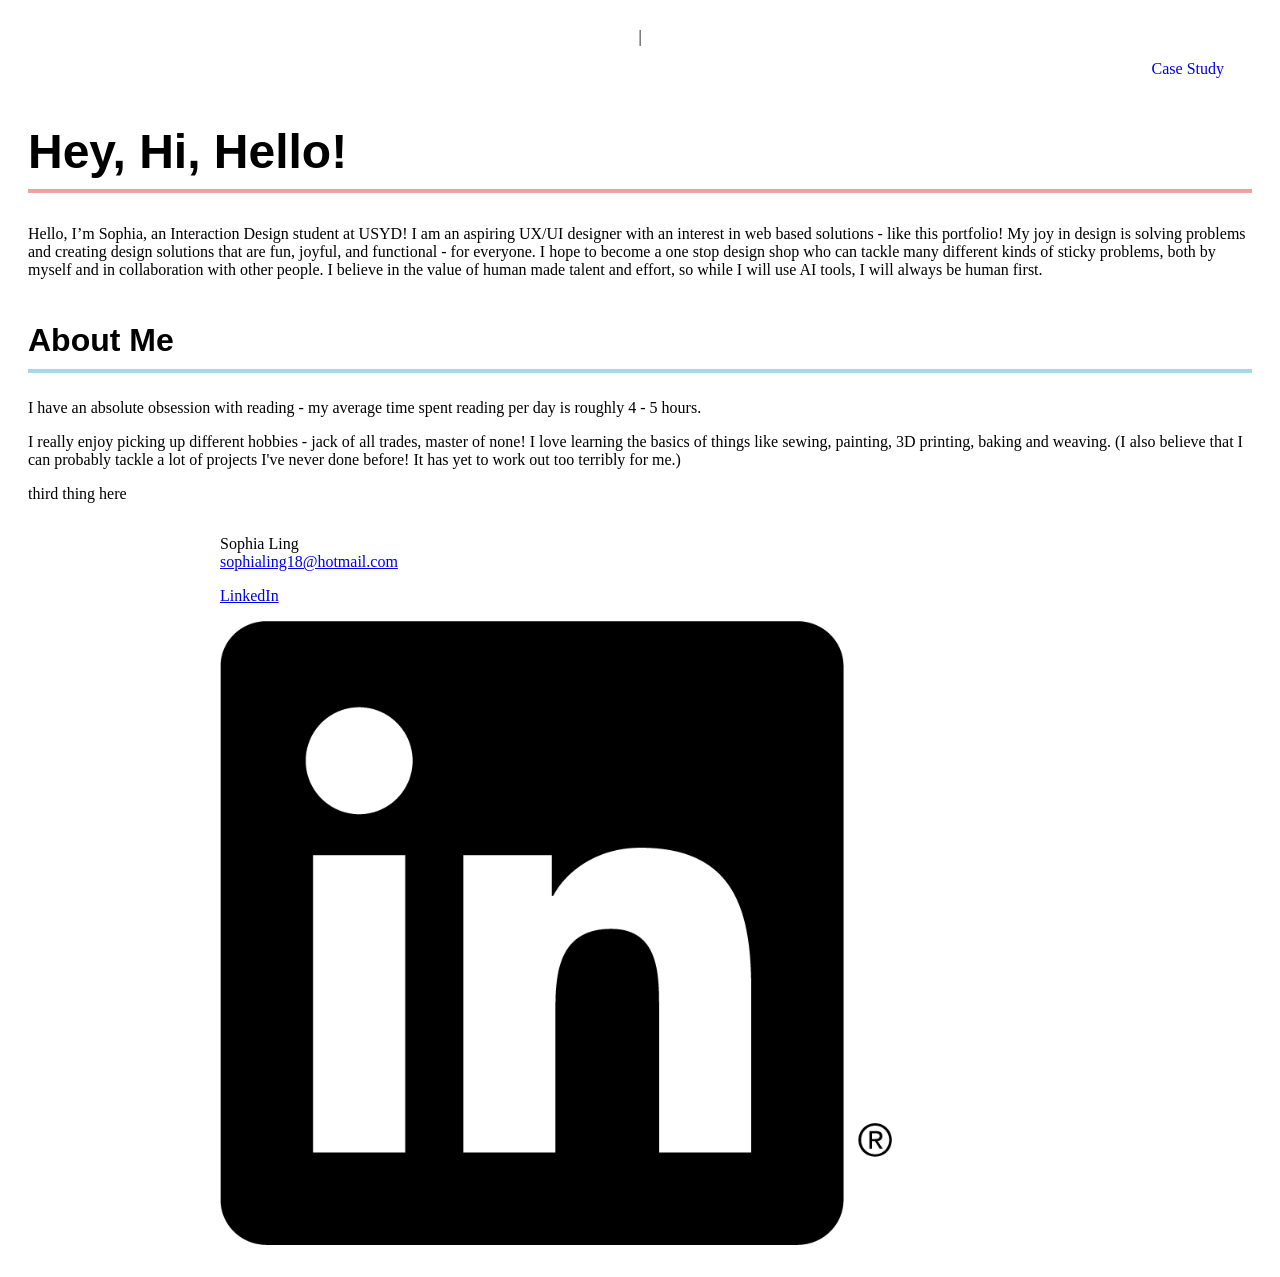
==== index.html @ a0da3ea7 "Giant Push Most of the content and styling - published now to test on full screen computer instead o" ====
<!DOCTYPE html>

|<head>
<link rel="stylesheet" href="style.css">
<style>
@import url('https://fonts.googleapis.com/css2?family=Fredoka:wght@300..700&family=Nunito:ital,wght@0,200..1000;1,200..1000&display=swap');
</style>

</head>

<body>

<div class="navigation">
    <ul>
        <li> <a href="case_study.html">Case Study</a></li>

    </ul>


</div>

<div class="hero-head">

    <h1> Hey, Hi, Hello!</h1>
    <p class="header-text">
        Hello, I’m Sophia, an Interaction Design student at USYD! I am an aspiring UX/UI designer with an interest in web based solutions - like this portfolio!
        My joy in design is solving problems and creating design solutions that are fun, joyful, and functional - for everyone.
        I hope to become a one stop design shop who can tackle many different kinds of sticky problems,
        both by myself and in collaboration with other people. I believe in the value of human made talent and effort, 
        so while I will use AI tools, I will always be human first. 
</p>

</div>

<div class="about-me">
    <h2> About Me</h2>
    <p class="main-text">
        I have an absolute obsession with reading - my average time spent reading per day is roughly 4 - 5 hours.
    </p>
    <p class="main-text">
        I really enjoy picking up different hobbies - jack of all trades, master of none! I love learning the basics of things like sewing,
        painting, 3D printing, baking and weaving. (I also believe that I can probably tackle a lot of projects I've never done before! It
        has yet to work out too terribly for me.)
    </p>
    <p>third thing here </p>
</div>

<footer class="contact">
    <p>Sophia Ling <br>
        <a href="mailto:sophialing18@hotmail.com">sophialing18@hotmail.com</a>
    </p>

        <div class="linkedin">
    <p> <a href="https://www.linkedin.com/in/sophia-ling-a378103b4/">LinkedIn</a></p>
    <img src="img\InBug-Black.png" alt="linkedin logo">
    </div>
</footer>

</body>
---- style.css ----
.navigation ul {
    list-style: none;
    padding:0;
    margin: 0;

}

.navigation ul li {
    float:right;
    padding: 14px 16px;
}

.navigation ul li a {
    display:block;
    text-align:center;
    text-decoration:none;
}

body {
    display: flex;
    flex-direction: column;
    align-items: center;
    justify-content: flex-start;
    padding: 20px;
}

/* Keep the navigation full-width while centering the page content */
.navigation {
    width: 100%;
    max-width: 1200px;
}

.navigation ul {
    display: flex;
    justify-content: flex-end;
}

.body-text {
    font-family: 'Fredoka', sans-serif;
    font-size:large
}

/* General card styling */
.cards {
    display:grid;
    grid-auto-flow: column;
    font-family:'Fredoka', sans-serif;
    gap:16px;
    justify-content: center;
}

.card {
    text-align: center;
    padding-left: 12px;
    padding-right:12px;
}

/*id cards for the different colors I need */
#r1 {
    background-color:#fee9ae;
    border-radius: 8px
}

#r2 {
    background-color:#efd079;
    border-radius: 8px;
}

#r3 {
    background-color:#f0ca60;
    border-radius: 8px;
}

#t1 {
    background-color:#cfd99e;
    border-radius: 8px
}

#t2 {
    background-color:#b7cb59;
    border-radius: 8px
}

#p1 {
    background-color:#d1e7eb;
    border-radius: 8px
}

#p2 {
    background-color:#a2dae6;
    border-radius: 8px
}

#s1 {
    background-color:#f0babb;
    border-radius: 8px
}

#s2 {
    background-color:#f0a1a1;
    border-radius: 8px
}

/*bar styling*/

#br1 {
    background-color:#fee9ae;
    border-radius: 8px;
    padding: 12px;
    margin-bottom: 16px;
}
#br2 {
    background-color:#f0babb;
    border-radius: 8px;
    padding: 12px;
    margin-bottom: 16px;
}
#br3 {
    background-color:#cfd99e;
    border-radius: 8px;
    padding: 12px;
    margin-bottom: 16px;
}
#br4 {
    background-color:#d1e7eb;
    border-radius: 8px;
    padding: 12px;
    margin-bottom: 16px; 
}


/*maybe change colors here if you have time */

#bres1 {
    background-color:#f0ca60;
    border-radius: 8px;
    padding: 12px;
    margin-bottom: 16px;
}
#bres2 {
    background-color:#a2dae6;
    border-radius: 8px;
    padding: 12px;
    margin-bottom: 16px;
}

#bres3 {
    background-color:#f0a1a1;
    border-radius: 8px;
    padding: 12px;
    margin-bottom: 16px;
}

img {
    max-width: 80%;
    height: auto;
}

.screensflow1,
.screensflow2 {
    display: grid;
    grid-template-columns: repeat(auto-fit, minmax(220px, 1fr));
    grid-auto-rows: 1fr;
    gap: 16px;
    width: 100%;
    justify-items: center;
}

.screensflow2 {
    display: grid;
    grid-template-columns: repeat(2, minmax(220px, 1fr));
    grid-auto-rows: 1fr;
    gap: 16px;
    width: 100%;
    justify-items: center;
}

.screen {
    width: 100%;
    max-width: 320px;
    aspect-ratio: 4 / 3;
    overflow: hidden;
    border-radius: 12px;
}

.screen img {
    display: block;
    width: 100%;
    height: 100%;
    object-fit: contain;
    object-position: center;
}

#rotate {
    transform: rotate(270deg);
    max-width: 60%;
    height: auto;
}

#short {
   
    max-width:60%;
}

.proto_images {
    display:flex;
    flex-direction: row;
    
}

h2 {
    font-family: 'Chiron GoRound TC', sans-serif;
    font-size:xx-large;
    padding-bottom:10px;
    border-bottom:#a2dae6 solid 4px;
}

h3 {
    font-family: 'Chiron GoRound TC', sans-serif;
    font-size:x-large;
    padding-bottom:10px;
    border-bottom:#cfd99e solid 4px;

}

h1 {
    font-family: 'Chiron GoRound TC', sans-serif;
    font-size:xxx-large;
    padding-bottom:10px;
    border-bottom:#f0a1a1 solid 4px;
}

h4 {
    font-family: 'Chiron GoRound TC', sans-serif;
    font-size:large;
    padding-bottom:10px;
    border-bottom:#fee9ae solid 4px;
}

#care {
    font-style: italic;
    background-color:#cfd99e;
    border-radius: 8px;
    padding: 12px;}

#ceremony {
    font-style: italic;
    background-color:#fee9ae;
    border-radius: 8px;
    padding: 12px;
}
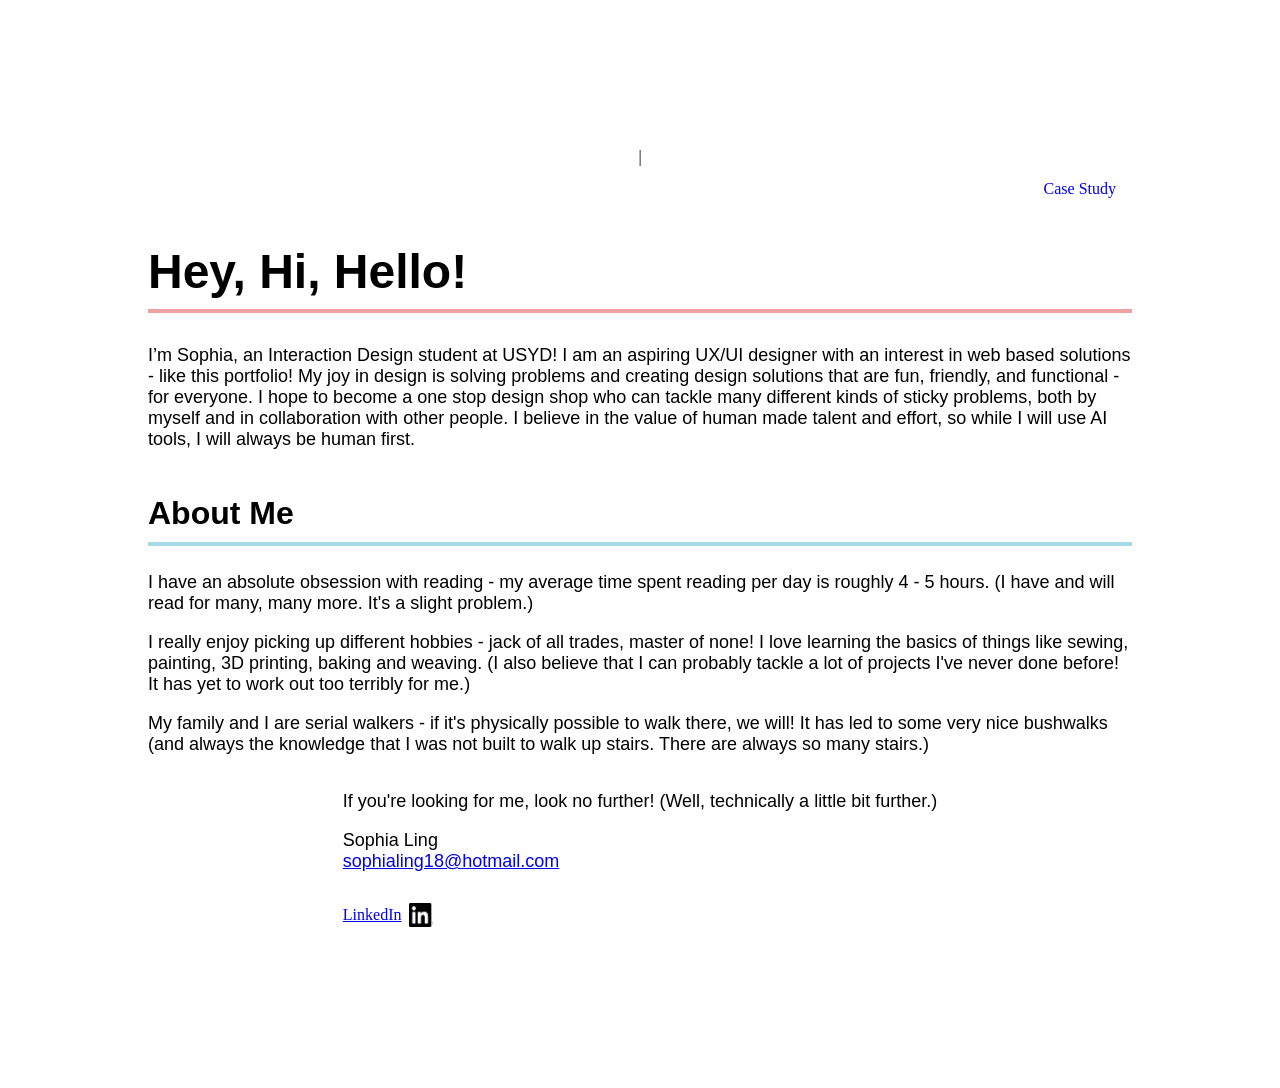
==== commit 1d90b959: "footer push test" ====
--- a/index.html
+++ b/index.html
@@ -22,9 +22,9 @@
 <div class="hero-head">
 
     <h1> Hey, Hi, Hello!</h1>
-    <p class="header-text">
-        Hello, I’m Sophia, an Interaction Design student at USYD! I am an aspiring UX/UI designer with an interest in web based solutions - like this portfolio!
-        My joy in design is solving problems and creating design solutions that are fun, joyful, and functional - for everyone.
+    <p class="body-text">
+        I’m Sophia, an Interaction Design student at USYD! I am an aspiring UX/UI designer with an interest in web based solutions - like this portfolio!
+        My joy in design is solving problems and creating design solutions that are fun, friendly, and functional - for everyone.
         I hope to become a one stop design shop who can tackle many different kinds of sticky problems,
         both by myself and in collaboration with other people. I believe in the value of human made talent and effort, 
         so while I will use AI tools, I will always be human first. 
@@ -34,26 +34,28 @@
 
 <div class="about-me">
     <h2> About Me</h2>
-    <p class="main-text">
-        I have an absolute obsession with reading - my average time spent reading per day is roughly 4 - 5 hours.
+    <p class="body-text">
+        I have an absolute obsession with reading - my average time spent reading per day is roughly 4 - 5 hours. (I have and will read for many, many more. It's a slight problem.)
     </p>
-    <p class="main-text">
+    <p class="body-text">
         I really enjoy picking up different hobbies - jack of all trades, master of none! I love learning the basics of things like sewing,
         painting, 3D printing, baking and weaving. (I also believe that I can probably tackle a lot of projects I've never done before! It
         has yet to work out too terribly for me.)
     </p>
-    <p>third thing here </p>
+    <p class="body-text">My family and I are serial walkers - if it's physically possible to walk there, we will! It has led to some very nice 
+        bushwalks (and always the knowledge that I was not built to walk up stairs. There are always so many stairs.) </p>
 </div>
+</body>
 
 <footer class="contact">
-    <p>Sophia Ling <br>
+    <p class="body-text">If you're looking for me, look no further! (Well, technically a little bit further.)
+        </p>
+    <p class="body-text">Sophia Ling <br>
         <a href="mailto:sophialing18@hotmail.com">sophialing18@hotmail.com</a>
     </p>
 
         <div class="linkedin">
-    <p> <a href="https://www.linkedin.com/in/sophia-ling-a378103b4/">LinkedIn</a></p>
-    <img src="img\InBug-Black.png" alt="linkedin logo">
+         <p> <a href="https://www.linkedin.com/in/sophia-ling-a378103b4/">LinkedIn</a></p>
+            <img id="logo" src="img\InBug-Black.png" alt="linkedin logo">
     </div>
-</footer>
-
-</body>+</footer>
--- a/style.css
+++ b/style.css
@@ -1,3 +1,6 @@
+
+
+
 .navigation ul {
     list-style: none;
     padding:0;
@@ -14,6 +17,7 @@
     display:block;
     text-align:center;
     text-decoration:none;
+    
 }
 
 body {
@@ -22,6 +26,7 @@
     align-items: center;
     justify-content: flex-start;
     padding: 20px;
+    margin:10%;
 }
 
 /* Keep the navigation full-width while centering the page content */
@@ -248,4 +253,81 @@
     background-color:#fee9ae;
     border-radius: 8px;
     padding: 12px;
+}
+
+.emphasise {
+    font-style:oblique;
+    font-family:'Fredoka', sans-serif;
+    font-weight:600;
+    color:#e97777;
+}
+
+.features {
+    font-family: 'Fredoka', sans-serif;
+    font-size:large;
+    background-color: #d1e7eb;
+    border-radius: 8px;
+    padding: 32px 40%;
+}
+
+.padded {
+    padding: 16px;
+}
+
+.quote {
+    font-style: italic;
+    font-family: 'Fredoka', sans-serif;
+    font-size:large;
+    border-radius: 8px;
+    padding: 12px;
+    text-align: center;
+}
+
+.quote:nth-child(1) {
+    background-color:#fee9ae
+}
+.quote:nth-child(2) {
+    background-color:#f0babb
+}
+.quote:nth-child(3) {
+    background-color:#cfd99e
+}
+/*skipped a number to account for included p class */
+.quote:nth-child(5) {
+    background-color:#d1e7eb
+}
+
+#impact {
+    font-family: 'Chiron GoRound TC', sans-serif;
+    font-size:xx-large;
+    color:#e97777
+}
+
+#big {
+    font-family:'Fredoka', sans-serif;
+    font-size:xx-large;
+    color:#e97777;
+    font-weight:600;
+}
+
+/* .summary {
+    display:flex;
+    flex-direction: row;
+} */
+
+.summary p:nth-child(2){
+    background-color: #ffe9ea;
+    border-radius: 8px;
+    padding: 12px;
+}
+
+#logo {
+    width: 24px;
+    height: 24px;
+}
+
+.linkedin {
+    display: flex;
+    align-items: center;
+    gap: 8px;
 }
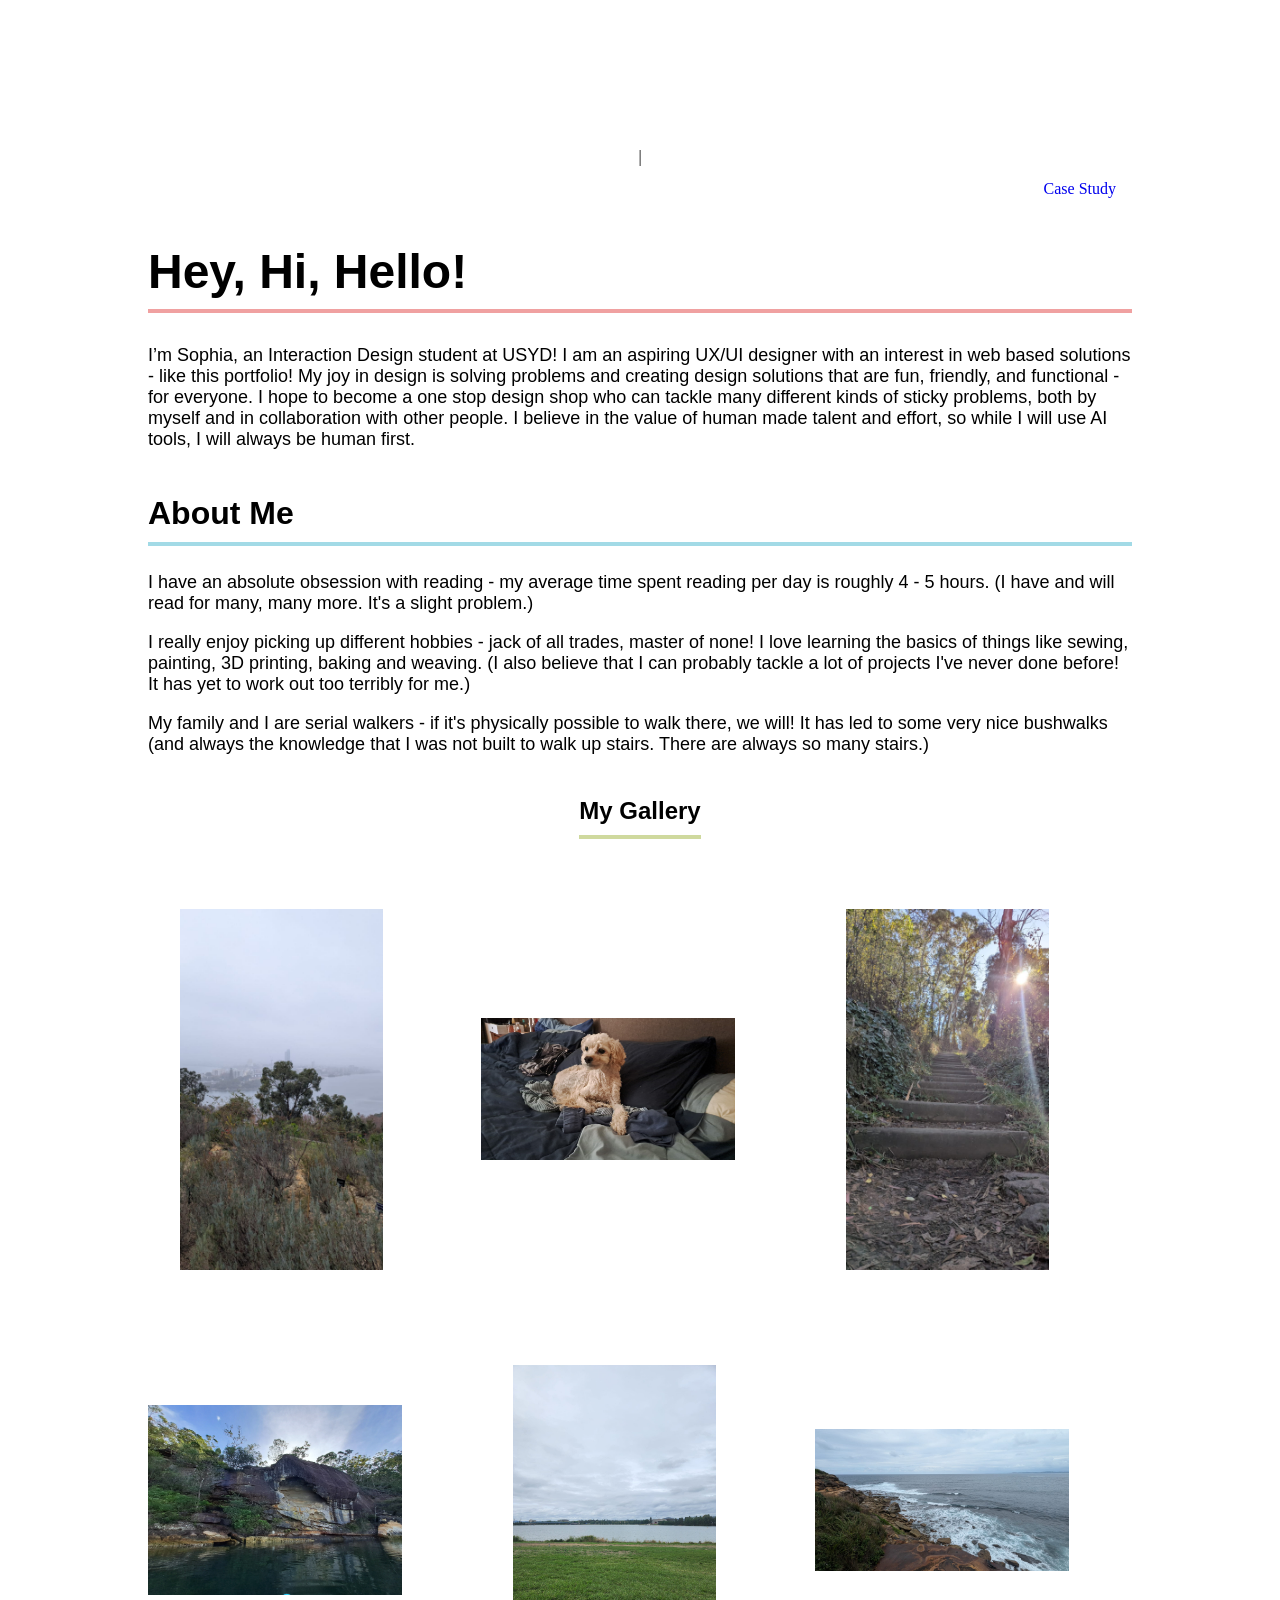
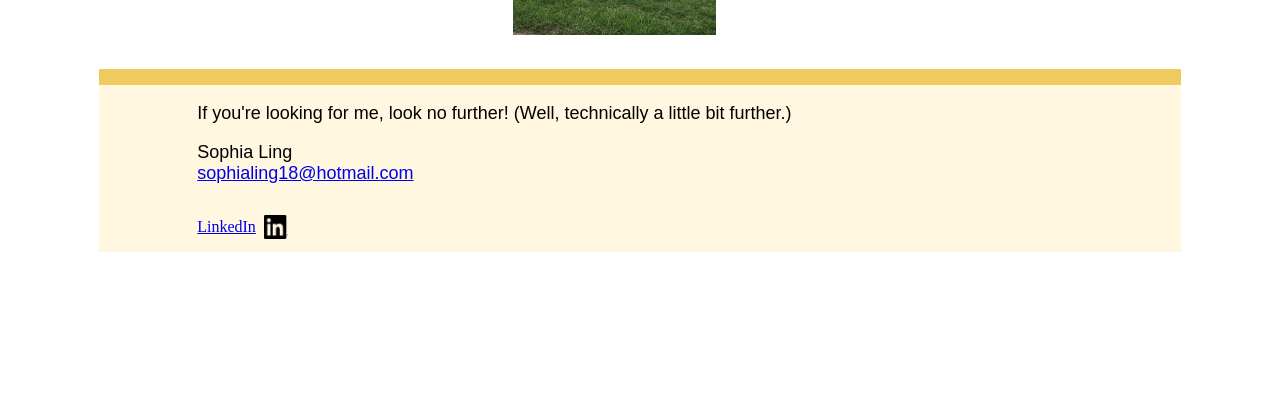
==== commit b763e9ef: "margin push" ====
--- a/index.html
+++ b/index.html
@@ -45,6 +45,28 @@
     <p class="body-text">My family and I are serial walkers - if it's physically possible to walk there, we will! It has led to some very nice 
         bushwalks (and always the knowledge that I was not built to walk up stairs. There are always so many stairs.) </p>
 </div>
+<h3>My Gallery  </h3>
+<div class="image-grid">
+    <div class="grid">
+        <img src="img\mountain.jpg" alt="Mountain View">
+        </div>
+    <div class="grid">
+        <img src="img\moredoggi.jpeg" alt="my dog!">
+    </div>
+    <div class="grid">
+        <img src="img\stairs.jpg" alt="so many stairs">
+    </div>
+    <div class="grid">
+        <img src="img\water.jpg" alt="water and a cliff">
+    </div>
+    <div class="grid">
+        <img src="img\afield.jpg" alt="a field">
+    </div>
+    <div class="grid">
+        <img src="img\cliff.jpg" alt="a seaside cliff">
+    </div>
+    
+</div>
 </body>
 
 <footer class="contact">
--- a/style.css
+++ b/style.css
@@ -310,10 +310,7 @@
     font-weight:600;
 }
 
-/* .summary {
-    display:flex;
-    flex-direction: row;
-} */
+
 
 .summary p:nth-child(2){
     background-color: #ffe9ea;
@@ -330,4 +327,31 @@
     display: flex;
     align-items: center;
     gap: 8px;
+}
+
+.image-grid {
+    display: grid;
+    grid-template-columns: 1fr 1fr 1fr;
+    gap: 16px;
+    width: 100%;
+    justify-items: center;
+    
+}
+
+
+
+.image-grid img {
+    display: block;
+    width: 100%;
+    height: 100%;
+    object-fit: contain;
+    object-position: center;
+}
+
+footer {
+    width:100%;
+    display: block;
+    padding-left:10%;
+    border-top: #f0ca60 solid 16px;
+    background-color: #fff7e0;
 }
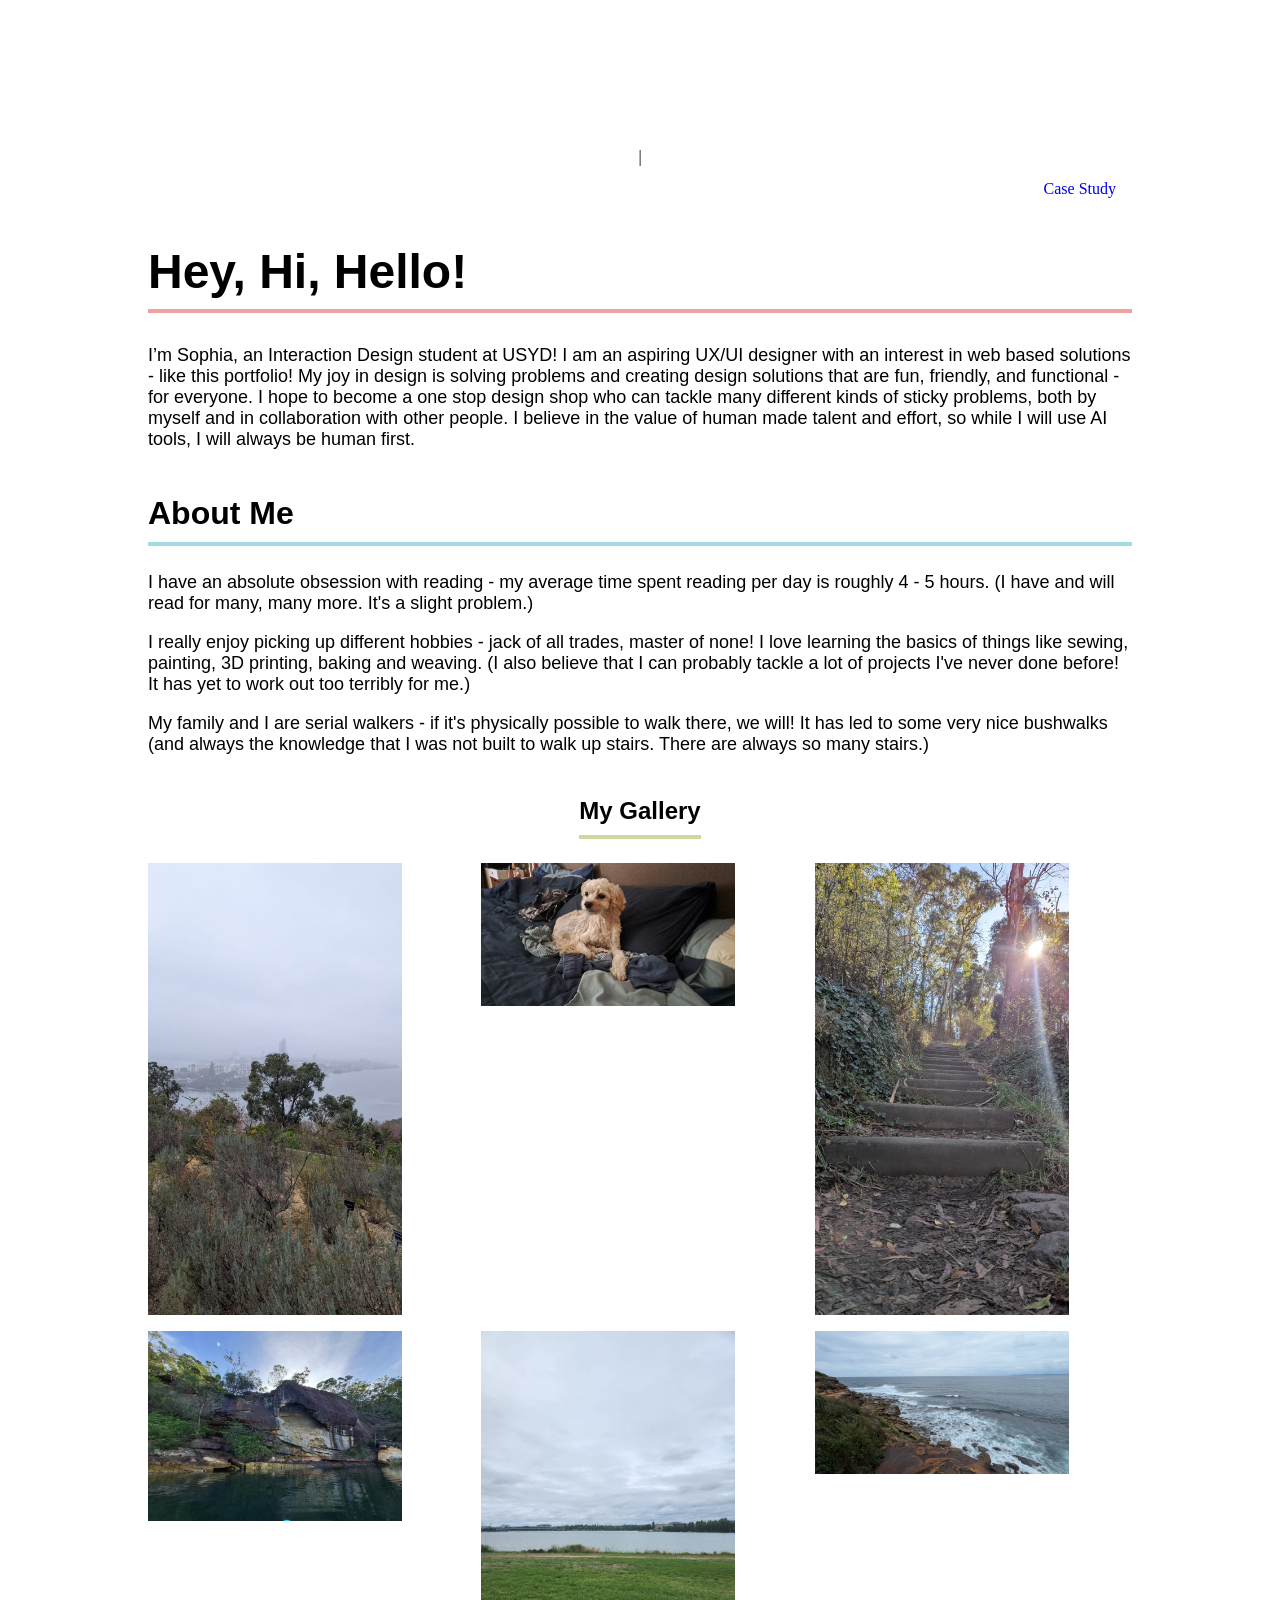
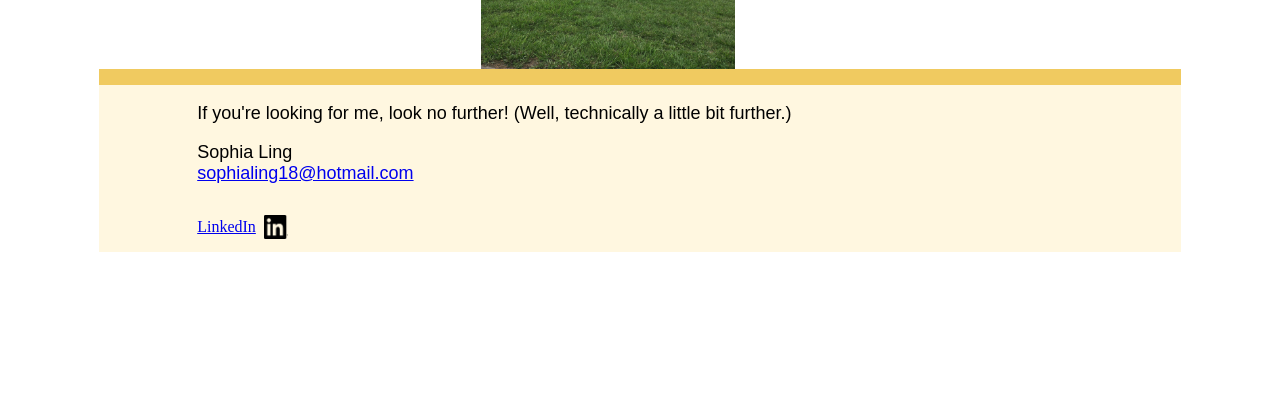
==== commit 7182e09f: "firefox image grid fix" ====
--- a/index.html
+++ b/index.html
@@ -67,7 +67,6 @@
     </div>
     
 </div>
-</body>
 
 <footer class="contact">
     <p class="body-text">If you're looking for me, look no further! (Well, technically a little bit further.)
--- a/style.css
+++ b/style.css
@@ -343,7 +343,7 @@
 .image-grid img {
     display: block;
     width: 100%;
-    height: 100%;
+    height: auto; /* Firefox-friendly image scaling */
     object-fit: contain;
     object-position: center;
 }
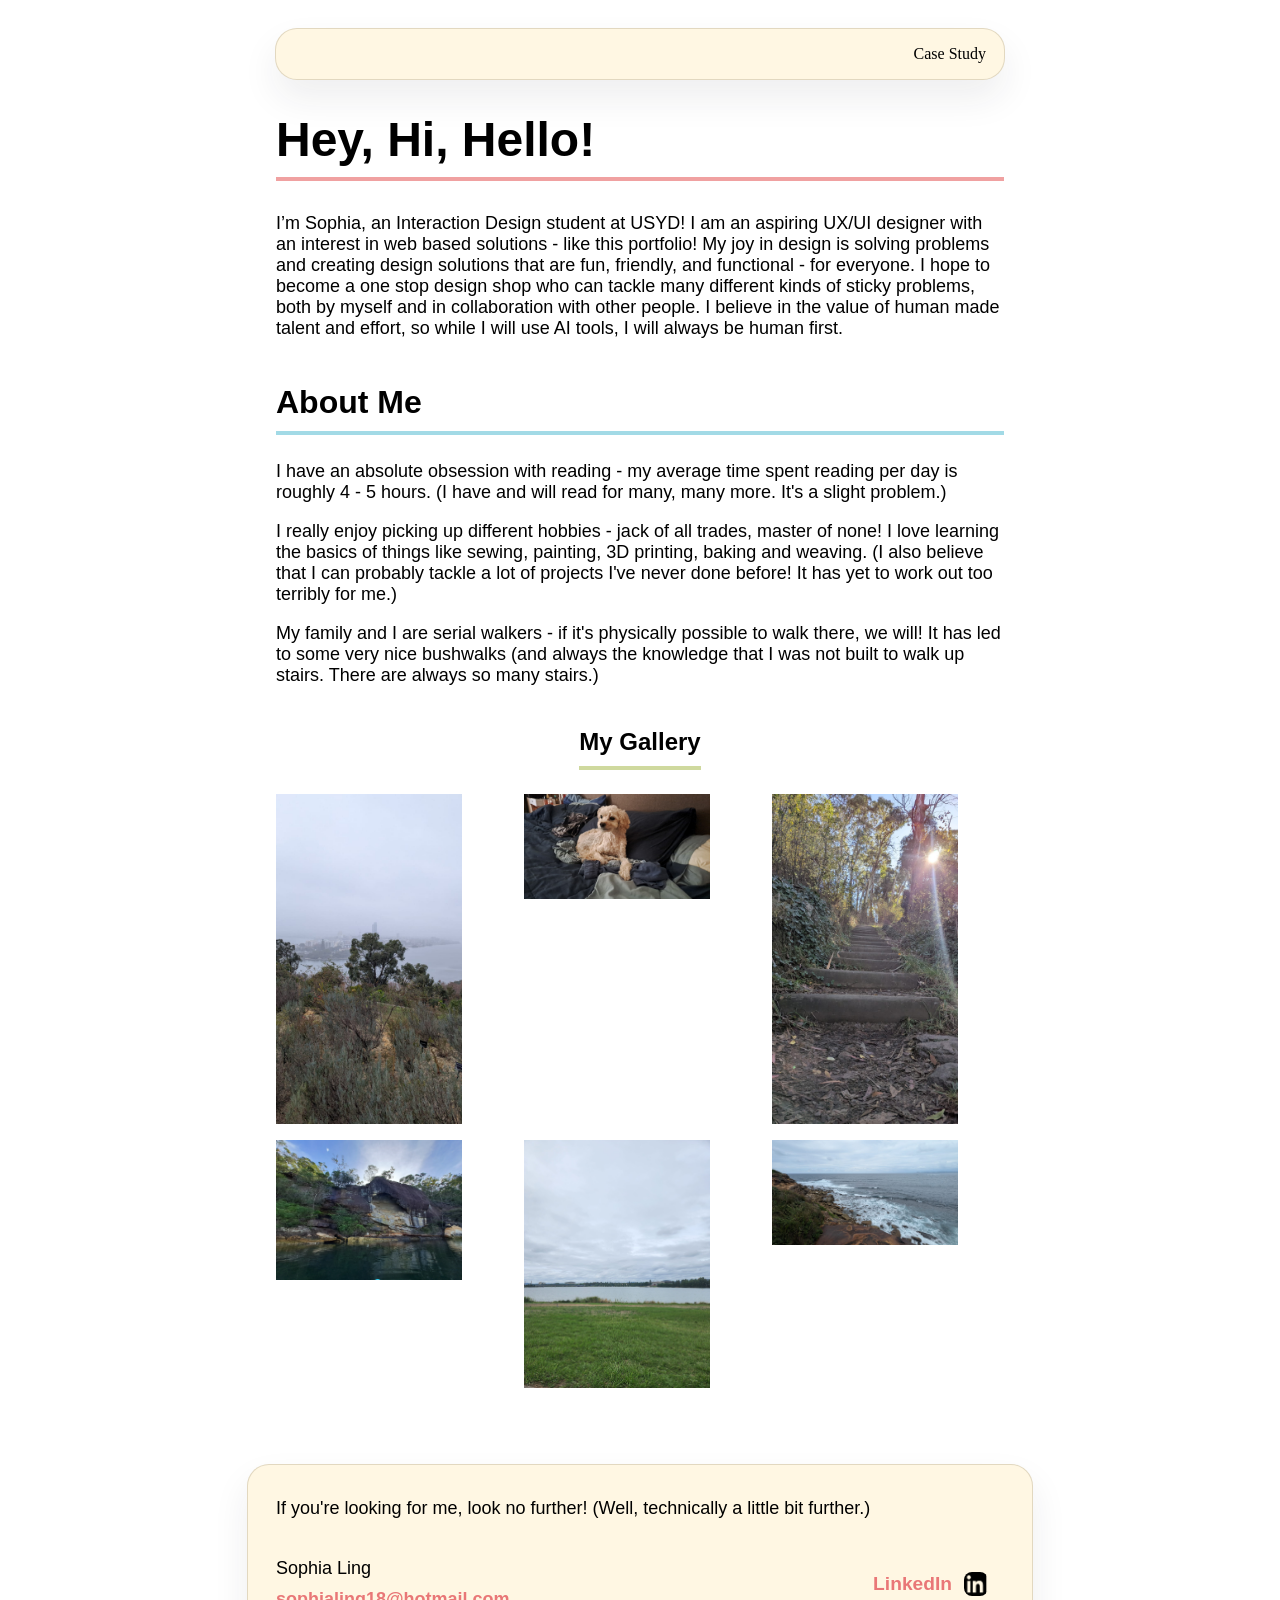
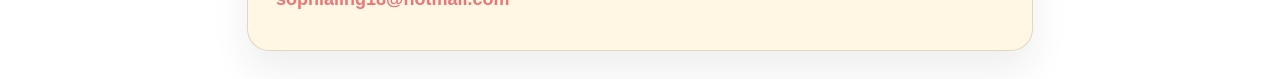
==== commit f6f6dcab: "fixing and header" ====
--- a/index.html
+++ b/index.html
@@ -1,21 +1,18 @@
 <!DOCTYPE html>
 
-|<head>
+<head>
 <link rel="stylesheet" href="style.css">
 <style>
 @import url('https://fonts.googleapis.com/css2?family=Fredoka:wght@300..700&family=Nunito:ital,wght@0,200..1000;1,200..1000&display=swap');
 </style>
 
 </head>
-
 <body>
-
 <div class="navigation">
     <ul>
         <li> <a href="case_study.html">Case Study</a></li>
 
     </ul>
-
 
 </div>
 
--- a/style.css
+++ b/style.css
@@ -1,6 +1,11 @@
 
 
-
+.navigation {
+    background-color: #fff7e3;
+    border: 1px solid rgba(173, 159, 126, 0.35);
+    border-radius: 22px;
+    box-shadow: 0 18px 36px rgba(37, 41, 45, 0.08);
+}
 .navigation ul {
     list-style: none;
     padding:0;
@@ -11,13 +16,23 @@
 .navigation ul li {
     float:right;
     padding: 14px 16px;
+   
 }
 
 .navigation ul li a {
     display:block;
     text-align:center;
     text-decoration:none;
+    color:black;
+    padding:2px;
     
+}
+
+.navigation ul li a:hover {
+    background-color:#f0a1a1;
+    color:white;
+    border-radius: 8px;
+    padding:2px;
 }
 
 body {
@@ -26,7 +41,8 @@
     align-items: center;
     justify-content: flex-start;
     padding: 20px;
-    margin:10%;
+    margin-left: 20%;
+    margin-right: 20%;
 }
 
 /* Keep the navigation full-width while centering the page content */
@@ -258,9 +274,65 @@
 .emphasise {
     font-style:oblique;
     font-family:'Fredoka', sans-serif;
-    font-weight:600;
-    color:#e97777;
-}
+}
+
+footer.contact {
+    width: 100%;
+    max-width: 1200px;
+    margin-top: 40px;
+    padding: 28px 28px 24px;
+    background-color:#fff7e3;
+    border: 1px solid rgba(173, 159, 126, 0.35);
+    border-radius: 22px;
+    box-shadow: 0 18px 36px rgba(37, 41, 45, 0.08);
+    display: flex;
+    flex-wrap: wrap;
+    gap: 18px;
+    align-items: center;
+    justify-content: space-between;
+}
+
+footer.contact .body-text {
+    margin: 0;
+    line-height: 1.7;
+    max-width: 46rem;
+}
+
+footer.contact a {
+    color: #e97777;
+    text-decoration: none;
+    font-weight: 700;
+}
+
+footer.contact a:hover {
+    text-decoration: underline;
+}
+
+footer.contact .linkedin {
+    display: flex;
+    font-family:'Fredoka', sans-serif;
+    font-weight:200;
+    font-size:larger;
+    align-items: center;
+    gap: 12px;
+    padding: 12px 16px;
+    border-radius: 14px;
+   
+}
+
+footer.contact .linkedin img {
+    width: 32px;
+    height: auto;
+    display: block;
+    border-radius: 8px;
+}
+
+
+
+
+
+
+
 
 .features {
     font-family: 'Fredoka', sans-serif;
@@ -335,7 +407,7 @@
     gap: 16px;
     width: 100%;
     justify-items: center;
-    
+    padding-bottom:5%;
 }
 
 
@@ -352,6 +424,6 @@
     width:100%;
     display: block;
     padding-left:10%;
-    border-top: #f0ca60 solid 16px;
-    background-color: #fff7e0;
+    border: #f0ca60 dashed 4px;
+   
 }
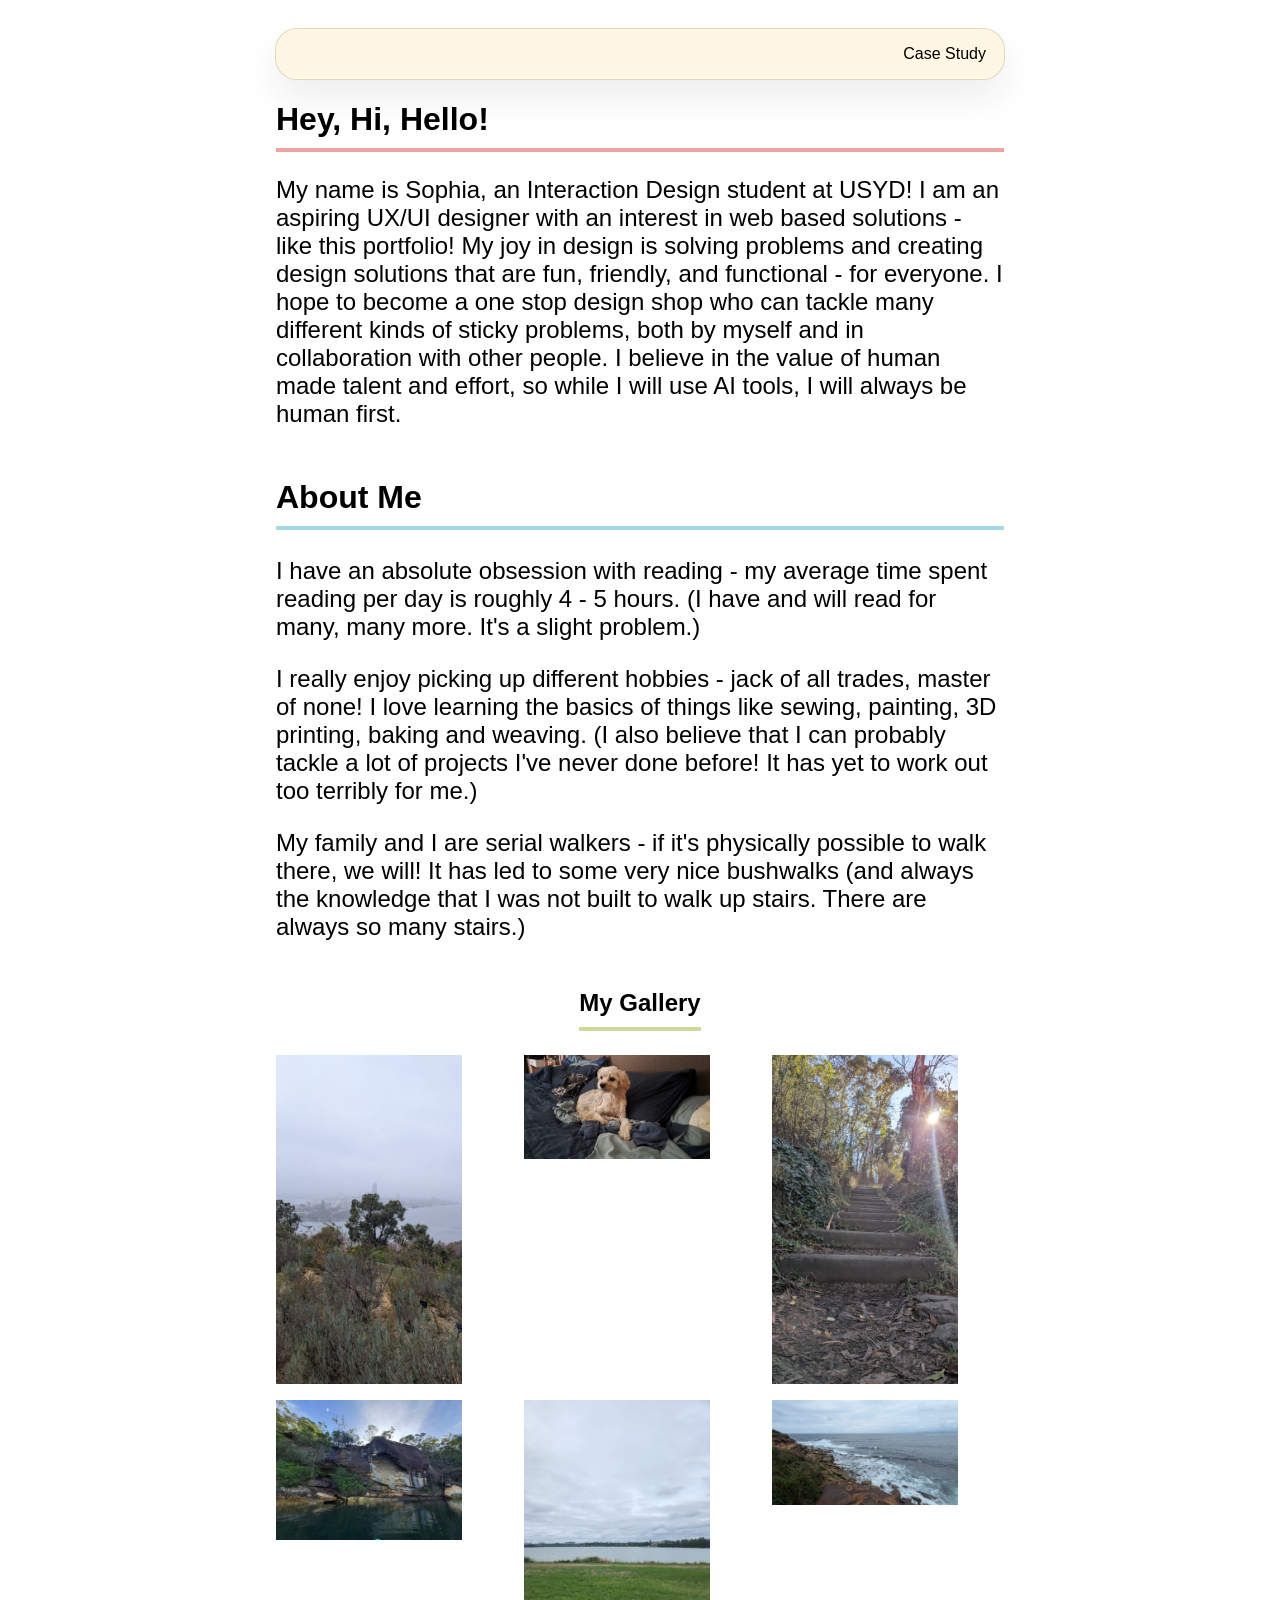
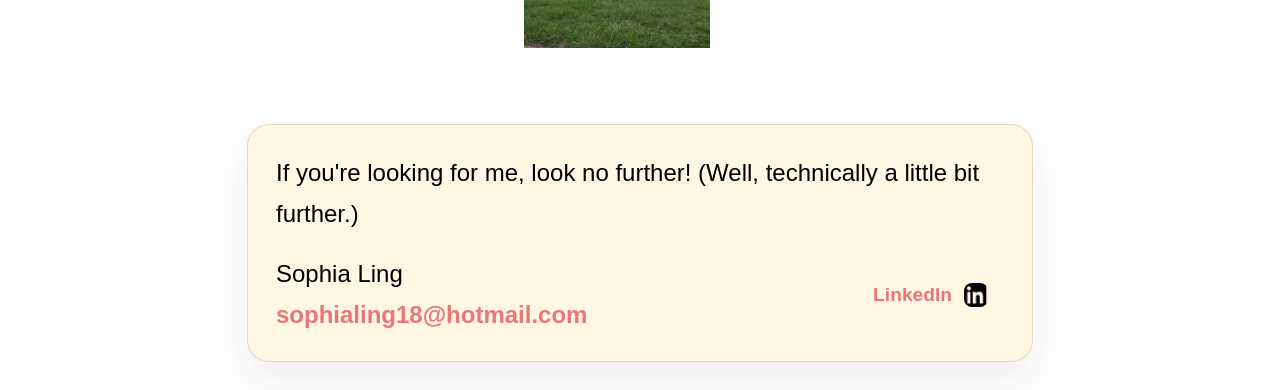
==== commit 3c25d80a: "Update index.html" ====
--- a/index.html
+++ b/index.html
@@ -20,7 +20,7 @@
 
     <h1> Hey, Hi, Hello!</h1>
     <p class="body-text">
-        I’m Sophia, an Interaction Design student at USYD! I am an aspiring UX/UI designer with an interest in web based solutions - like this portfolio!
+        My name is Sophia, an Interaction Design student at USYD! I am an aspiring UX/UI designer with an interest in web based solutions - like this portfolio!
         My joy in design is solving problems and creating design solutions that are fun, friendly, and functional - for everyone.
         I hope to become a one stop design shop who can tackle many different kinds of sticky problems,
         both by myself and in collaboration with other people. I believe in the value of human made talent and effort, 
--- a/style.css
+++ b/style.css
@@ -20,6 +20,7 @@
 }
 
 .navigation ul li a {
+    font-family: 'Fredoka', sans-serif;
     display:block;
     text-align:center;
     text-decoration:none;
@@ -58,7 +59,7 @@
 
 .body-text {
     font-family: 'Fredoka', sans-serif;
-    font-size:large
+    font-size:x-large;
 }
 
 /* General card styling */
@@ -188,6 +189,7 @@
 }
 
 .screensflow2 {
+    padding-top:16px;
     display: grid;
     grid-template-columns: repeat(2, minmax(220px, 1fr));
     grid-auto-rows: 1fr;
@@ -246,14 +248,14 @@
 
 h1 {
     font-family: 'Chiron GoRound TC', sans-serif;
-    font-size:xxx-large;
+    font-size:xx-large;
     padding-bottom:10px;
     border-bottom:#f0a1a1 solid 4px;
 }
 
 h4 {
     font-family: 'Chiron GoRound TC', sans-serif;
-    font-size:large;
+    font-size:x-large;
     padding-bottom:10px;
     border-bottom:#fee9ae solid 4px;
 }
@@ -331,16 +333,25 @@
 
 
 
-
-
-
 .features {
-    font-family: 'Fredoka', sans-serif;
-    font-size:large;
-    background-color: #d1e7eb;
-    border-radius: 8px;
-    padding: 32px 40%;
-}
+    display: flex;
+    gap: 16px;
+}
+
+.features .feature:nth-child(1){
+    background-color:#cfd99e;
+    border-radius: 8px;
+    padding:12px 60px;
+}
+
+.features .feature:nth-child(2){
+    background-color: #b7cb59;
+    border-radius: 8px;
+    padding: 12px 60px;
+}
+
+
+
 
 .padded {
     padding: 16px;
@@ -426,4 +437,8 @@
     padding-left:10%;
     border: #f0ca60 dashed 4px;
    
+}
+
+.proto {
+    padding-bottom:16px;
 }
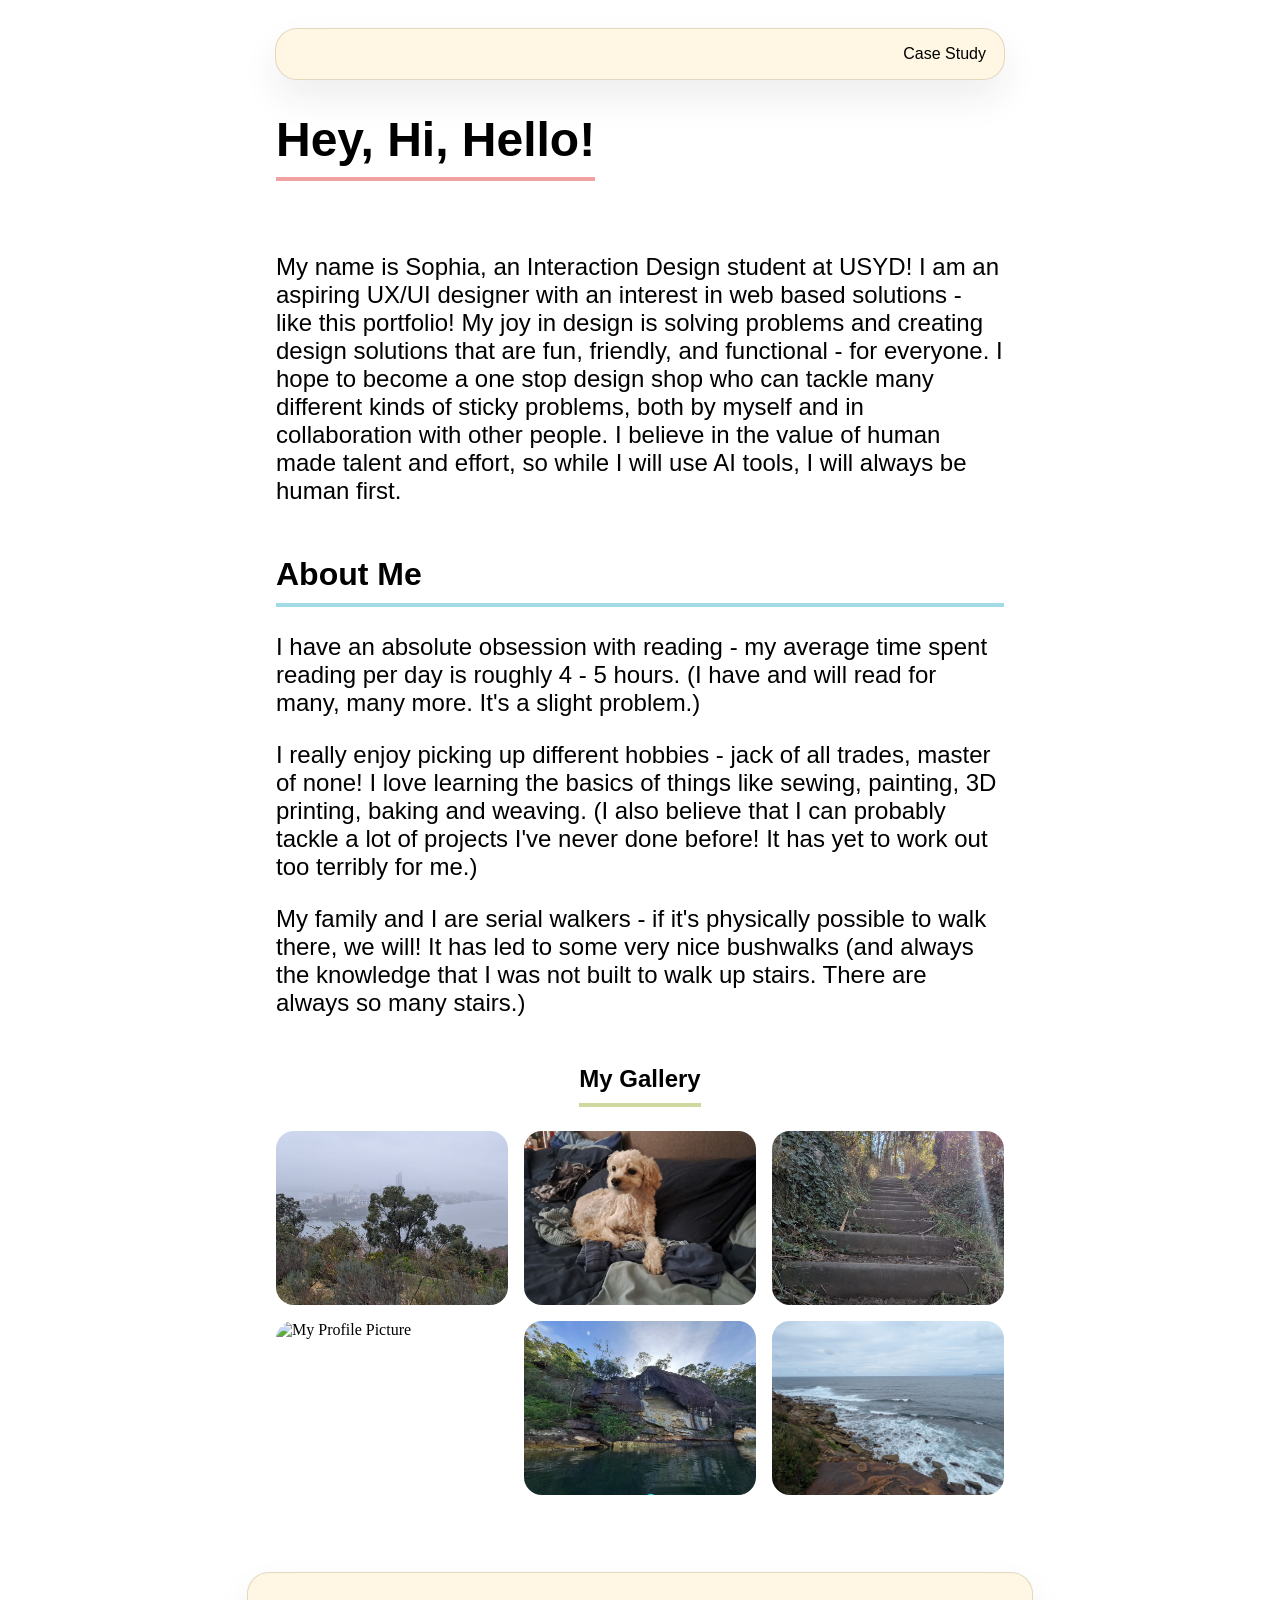
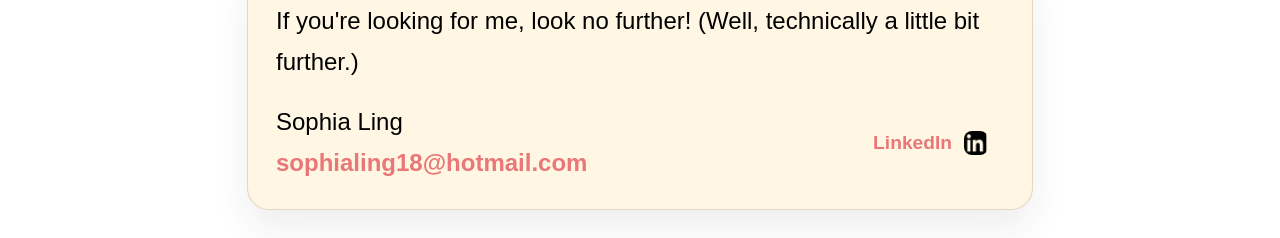
==== commit 2adb2645: "profile" ====
--- a/index.html
+++ b/index.html
@@ -17,8 +17,10 @@
 </div>
 
 <div class="hero-head">
-
-    <h1> Hey, Hi, Hello!</h1>
+    <div class="header_img">
+    <h1 id="title"> Hey, Hi, Hello!</h1>
+    
+    </div>
     <p class="body-text">
         My name is Sophia, an Interaction Design student at USYD! I am an aspiring UX/UI designer with an interest in web based solutions - like this portfolio!
         My joy in design is solving problems and creating design solutions that are fun, friendly, and functional - for everyone.
@@ -54,11 +56,12 @@
         <img src="img\stairs.jpg" alt="so many stairs">
     </div>
     <div class="grid">
+        <img class="profile-pic" src="img\profpiccrop.jpg" alt="My Profile Picture">
+    </div>
+    <div class="grid">
         <img src="img\water.jpg" alt="water and a cliff">
     </div>
-    <div class="grid">
-        <img src="img\afield.jpg" alt="a field">
-    </div>
+   
     <div class="grid">
         <img src="img\cliff.jpg" alt="a seaside cliff">
     </div>
--- a/style.css
+++ b/style.css
@@ -1,5 +1,24 @@
 
-
+#title {
+    font-family: 'Chiron GoRound TC', sans-serif;
+    font-size:3rem;
+    padding-bottom:10px;
+    
+}
+
+.header_img {
+    display:flex;
+    flex-direction:row;
+    align-items:center;
+    gap:16px;
+    padding-bottom:16px;
+}
+
+.header_img img {
+    max-width:40%;
+    height: auto;
+    border-radius: 20%;
+}
 .navigation {
     background-color: #fff7e3;
     border: 1px solid rgba(173, 159, 126, 0.35);
@@ -178,6 +197,40 @@
     height: auto;
 }
 
+.image-grid {
+    display: grid;
+    grid-template-columns: repeat(auto-fit, minmax(260px, 1fr));
+    gap: 20px;
+    width: 100%;
+    max-width: 1400px;
+    margin: 0 auto;
+}
+
+.image-grid .grid {
+    overflow: hidden;
+    border-radius: 18px;
+    background: rgba(255, 255, 255, 0.92);
+    padding: 0;
+    display: flex;
+    align-items: stretch;
+    justify-content: center;
+    aspect-ratio: 4 / 3;
+}
+
+.image-grid img {
+    width: 100%;
+    height: 100%;
+    max-width: none;
+    display: block;
+    object-fit: cover;
+    object-position: center center;
+    border-radius: 12px;
+}
+
+.image-grid img.profile-pic {
+    object-position: top center;
+}
+
 .screensflow1,
 .screensflow2 {
     display: grid;
@@ -422,14 +475,14 @@
 }
 
 
-
+/* 
 .image-grid img {
     display: block;
     width: 100%;
     height: auto; /* Firefox-friendly image scaling */
     object-fit: contain;
     object-position: center;
-}
+} */
 
 footer {
     width:100%;
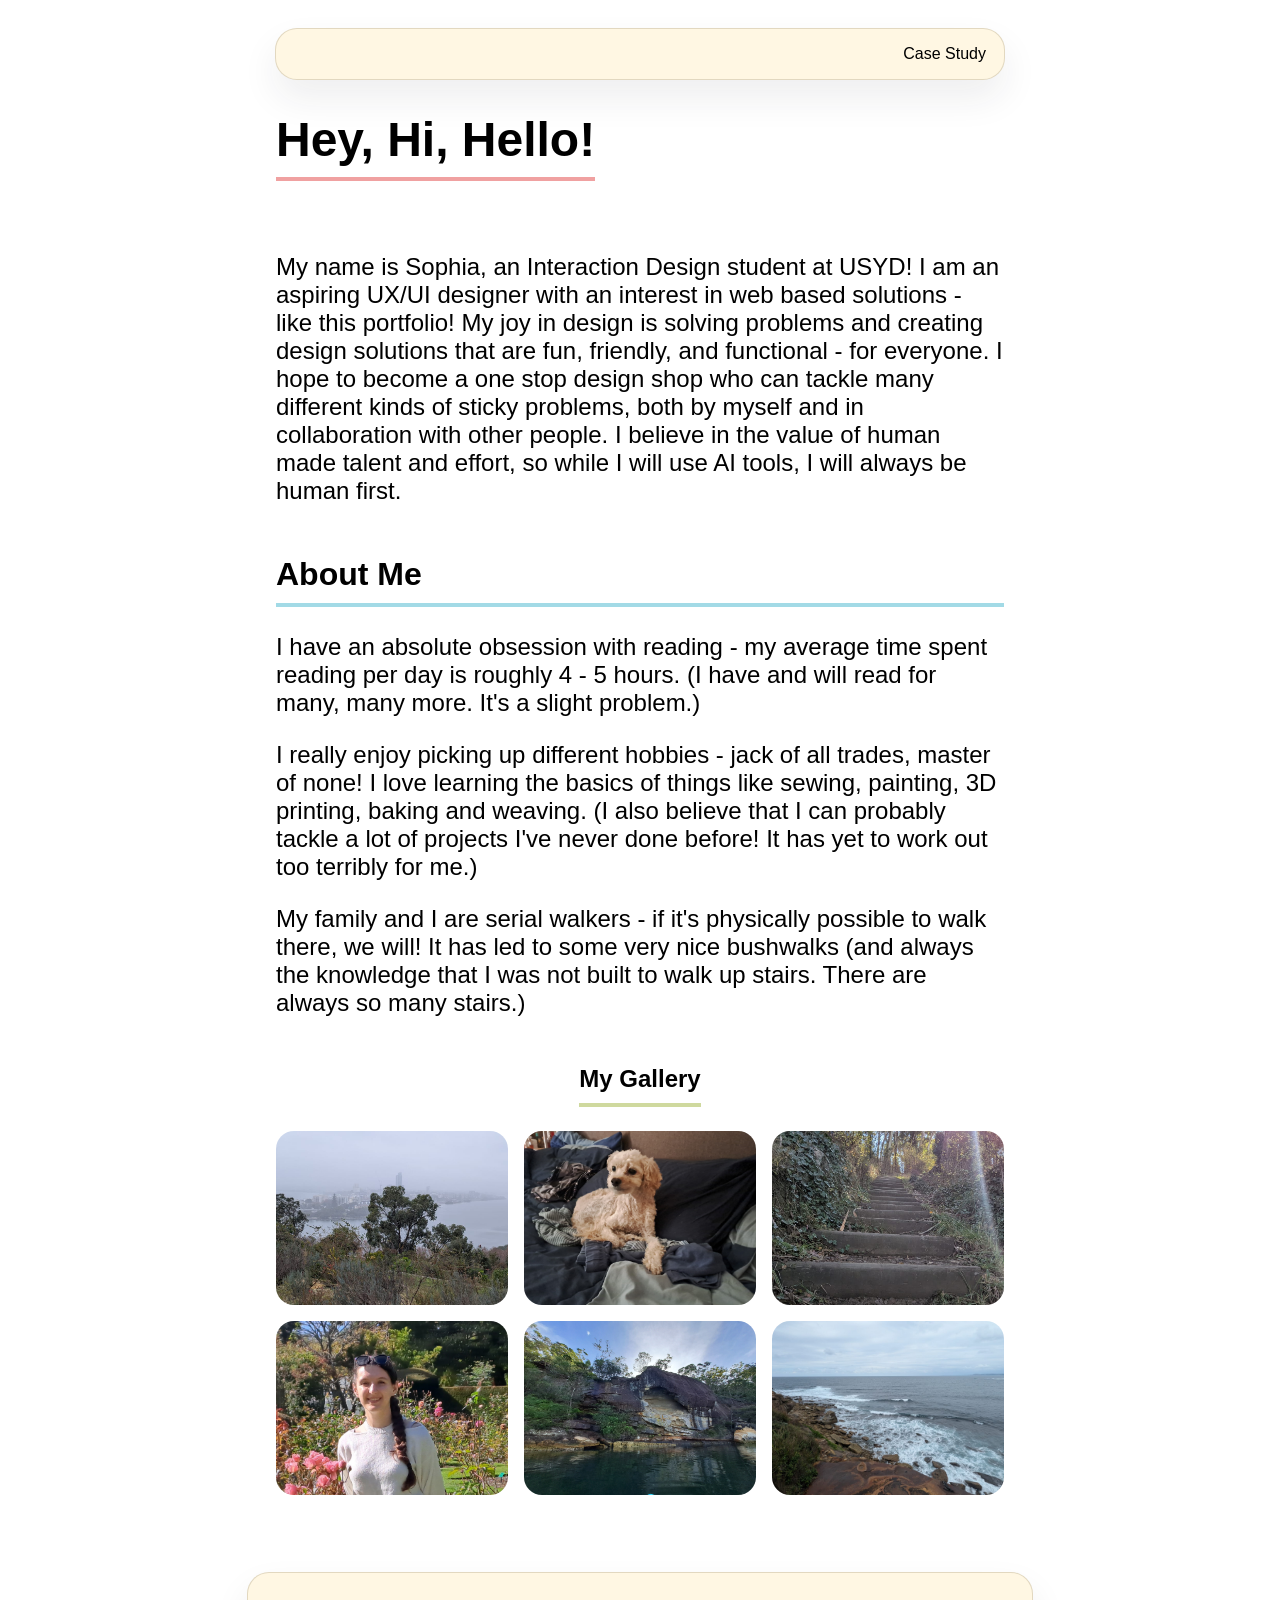
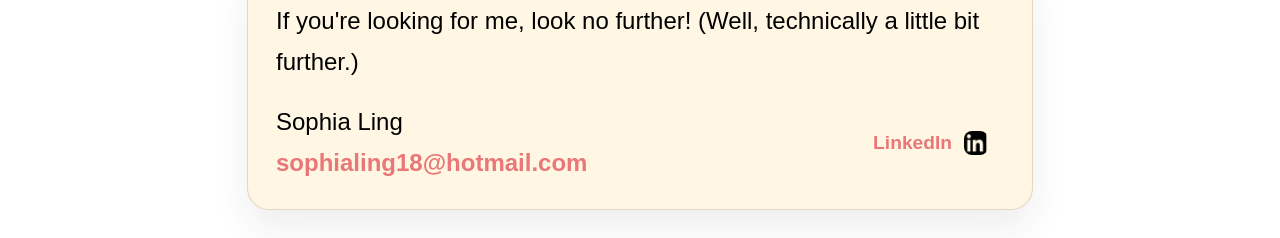
==== commit aea91085: "profpic test" ====
--- a/index.html
+++ b/index.html
@@ -56,7 +56,7 @@
         <img src="img\stairs.jpg" alt="so many stairs">
     </div>
     <div class="grid">
-        <img class="profile-pic" src="img\profpiccrop.jpg" alt="My Profile Picture">
+        <img class="profile-pic" src="img/profpiccrop.JPG" alt="My Profile Picture">
     </div>
     <div class="grid">
         <img src="img\water.jpg" alt="water and a cliff">
